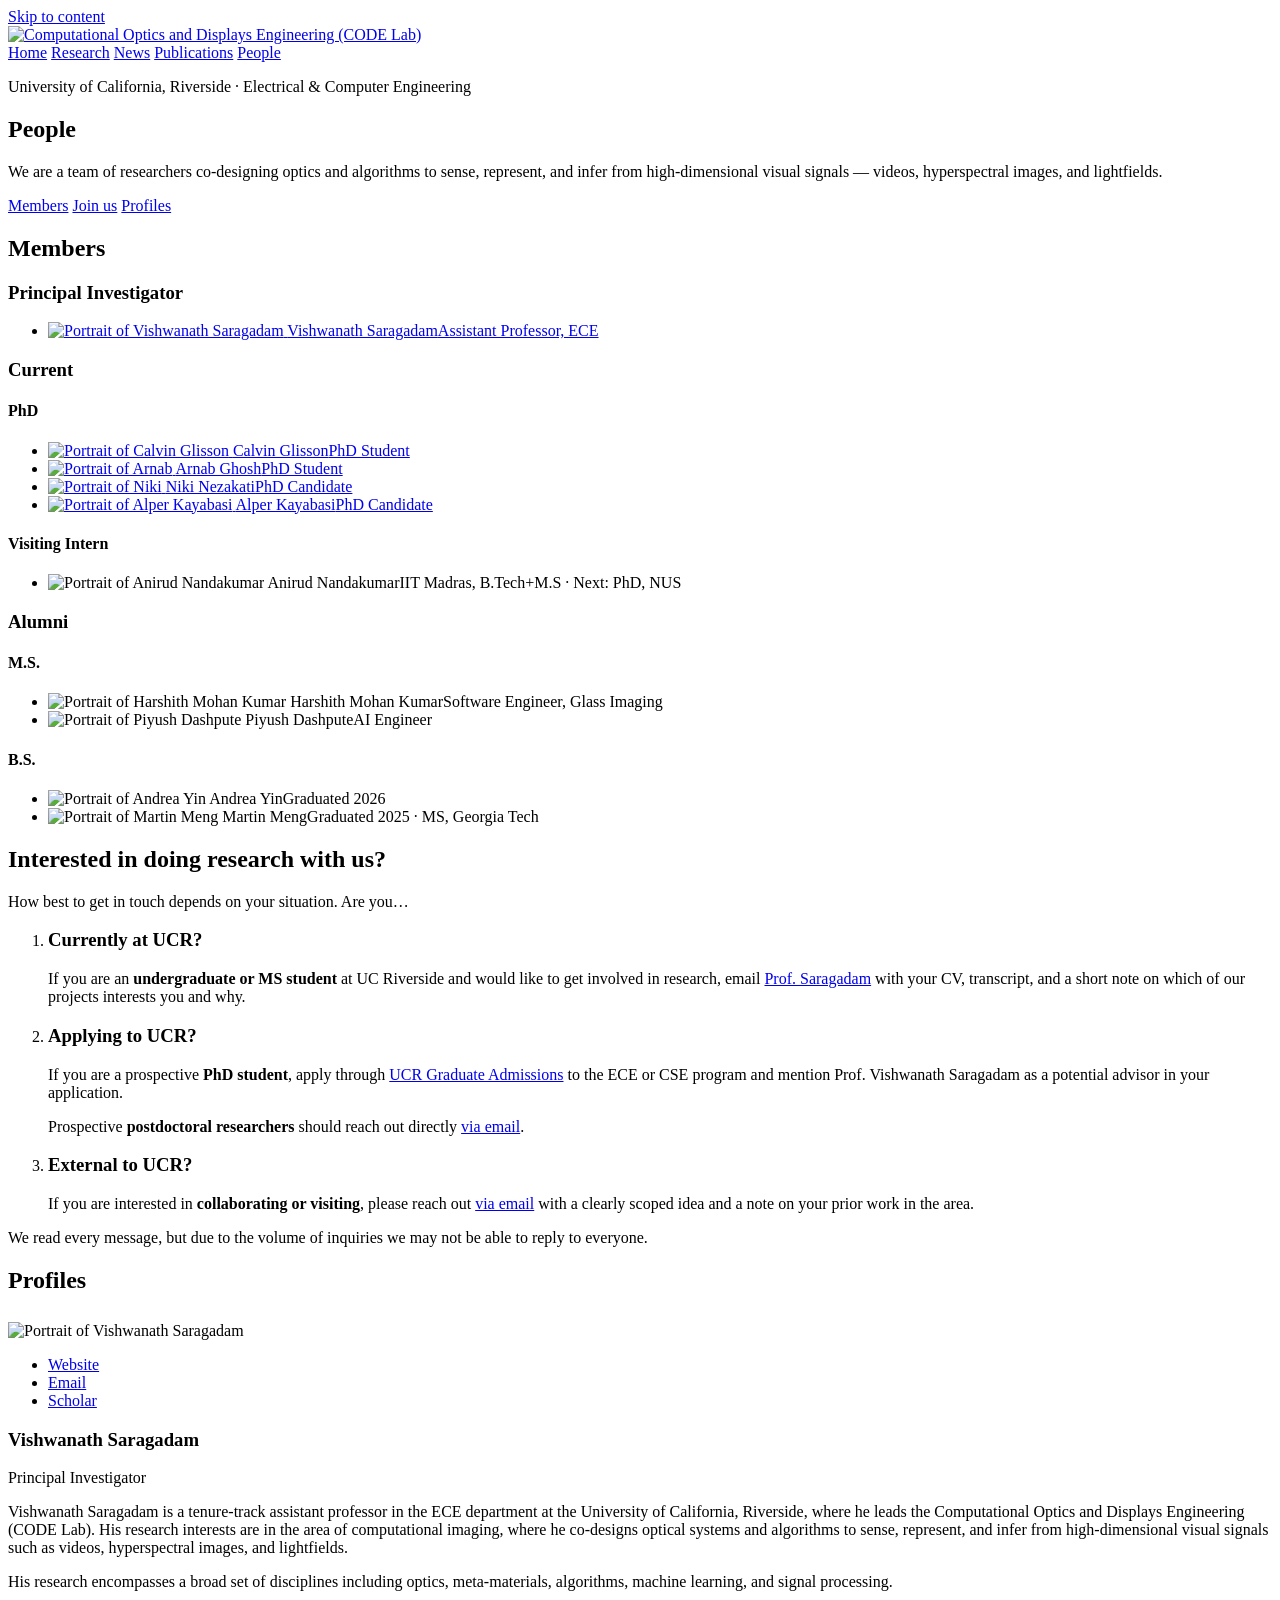
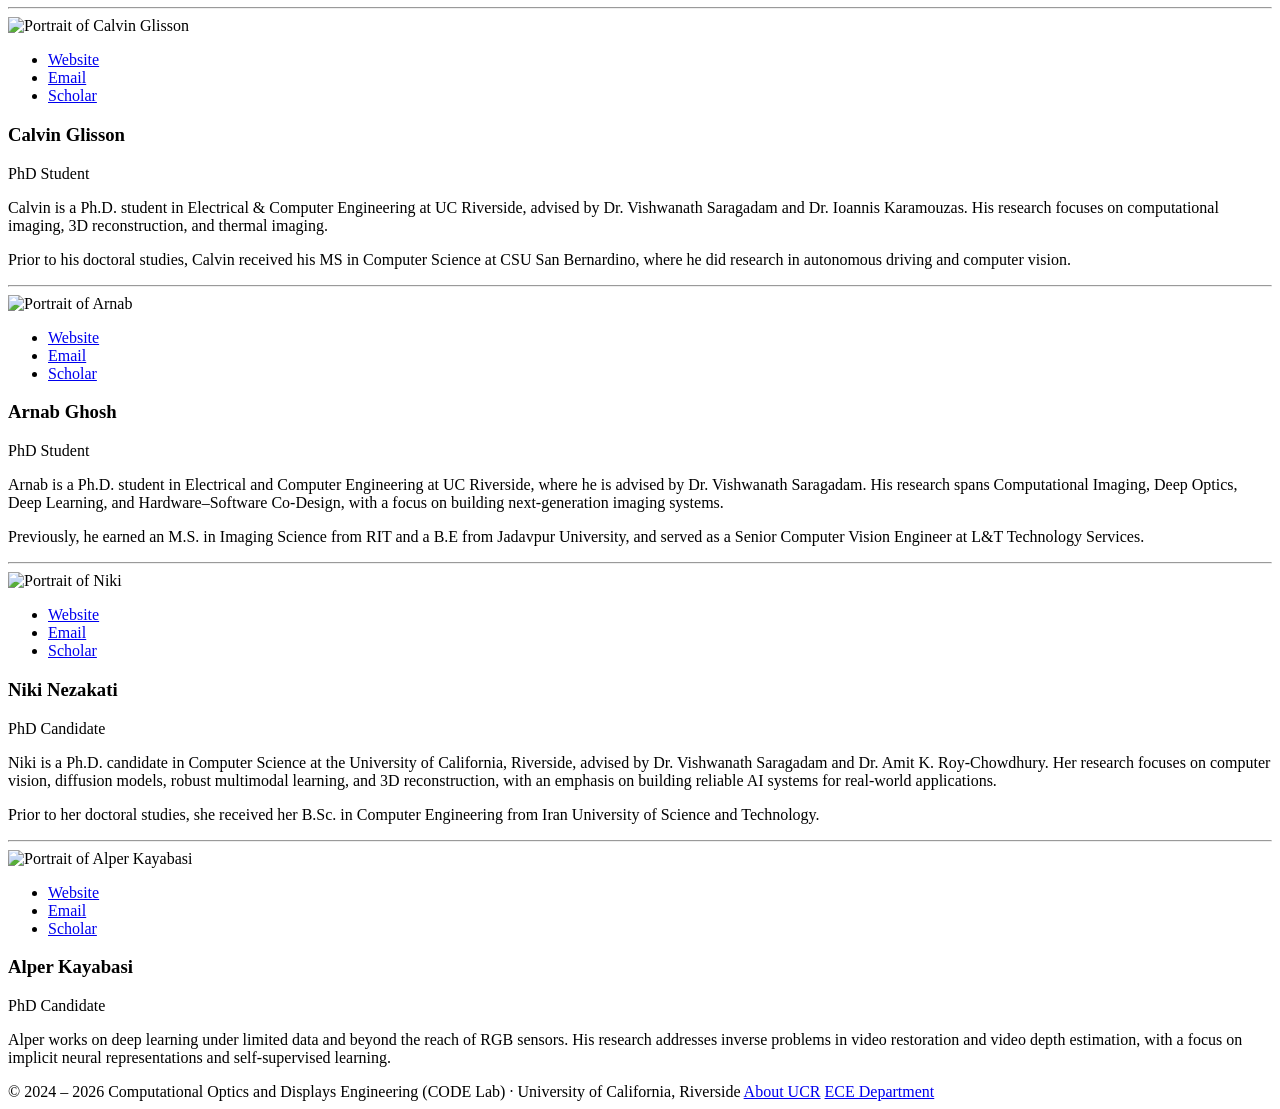
==== people.html @ 10077a98 "Add files via upload" ====
<!DOCTYPE html>
<html lang="en">
<head>
<meta charset="UTF-8">
<meta name="viewport" content="width=device-width, initial-scale=1.0">
<title>People – Computational Optics and Displays Engineering (CODE Lab)</title>
<meta name="description" content="The people of the Computational Optics and Displays Engineering (CODE Lab) at UC Riverside — co-designing optics and algorithms to sense, represent, and infer from high-dimensional visual signals.">
<link rel="canonical" href="https://ucr-code.github.io/people.html">
<meta name="theme-color" content="#ffffff">
<link rel="icon" type="image/svg+xml" href="images/favicon.svg">
<link rel="icon" type="image/png" sizes="32x32" href="images/favicon-32.png">
<link rel="apple-touch-icon" href="images/apple-touch-icon.png">
<!-- Open Graph / social cards -->
<meta property="og:type" content="website">
<meta property="og:site_name" content="CODE Lab — UC Riverside">
<meta property="og:title" content="People – Computational Optics and Displays Engineering (CODE Lab)">
<meta property="og:description" content="Meet the CODE Lab team at UC Riverside — researchers co-designing optics and algorithms to sense, represent, and infer from high-dimensional visual signals.">
<meta property="og:url" content="https://ucr-code.github.io/people.html">
<meta property="og:image" content="https://ucr-code.github.io/images/og-image.png">
<meta property="og:image:width" content="1200">
<meta property="og:image:height" content="630">
<meta property="og:image:alt" content="CODE Lab — Computational Optics and Displays Engineering, UC Riverside">
<meta name="twitter:card" content="summary_large_image">
<meta name="twitter:title" content="People – Computational Optics and Displays Engineering (CODE Lab)">
<meta name="twitter:description" content="Meet the CODE Lab team at UC Riverside — researchers co-designing optics and algorithms to sense, represent, and infer from high-dimensional visual signals.">
<meta name="twitter:image" content="https://ucr-code.github.io/images/og-image.png">
<link rel="preconnect" href="https://fonts.googleapis.com">
<link rel="preconnect" href="https://fonts.gstatic.com" crossorigin>
<link href="https://fonts.googleapis.com/css2?family=Space+Grotesk:wght@500;600;700&family=Public+Sans:ital,wght@0,400;0,500;0,600;1,400&display=swap" rel="stylesheet">
<script>document.documentElement.classList.add('js');</script>
<link rel="stylesheet" href="css/style.css">
</head>
<body>
<a class="skip" href="#main-content">Skip to content</a>

<header class="site-head">
  <div class="container">
    <a class="brand" href="index.html" aria-label="Computational Optics and Displays Engineering (CODE Lab) — Home">
      <img src="images/logo.svg" alt="Computational Optics and Displays Engineering (CODE Lab)" class="brand-logo">
    </a>
    <nav class="main-nav" aria-label="Site">
      <a href="index.html">Home</a>
      <a href="index.html#research">Research</a>
      <a href="index.html#news">News</a>
      <a href="publications.html">Publications</a>
      <a href="people.html" class="active" aria-current="page">People</a>
    </nav>
  </div>
</header>

<main id="main-content">

  <!-- ============ Hero ============ -->
  <section class="hero">
    <div class="container">
      <p class="eyebrow">University of California, Riverside · Electrical &amp; Computer Engineering</p>
      <h1>People</h1>
      <p class="lede">We are a team of researchers co-designing optics and algorithms to sense, represent, and infer from high-dimensional visual signals — videos, hyperspectral images, and lightfields.</p>
      <nav class="jump" aria-label="On this page">
        <a href="#members">Members</a>
        <a href="#join-us">Join us</a>
        <a href="#profiles">Profiles</a>
      </nav>
    </div>
  </section>

  <!-- ============ Overview grid ============ -->
  <section class="section" id="members">
    <div class="container">
      <h2 class="section-head reveal">Members</h2>

      <h3 class="member-role reveal">Principal Investigator</h3>
      <ul class="people-grid solo">
        <li class="reveal" style="--i:0"><a class="person-card" href="#vishwanath">
          <span class="shot"><img src="images/vishwanath.jpg" alt="Portrait of Vishwanath Saragadam"></span>
          <span class="p-meta"><span class="p-name">Vishwanath Saragadam</span><span class="p-role">Assistant Professor, ECE</span></span>
        </a></li>
      </ul>

      <h3 class="member-group reveal">Current</h3>
      <h4 class="member-role reveal">PhD</h4>
      <ul class="people-grid">
        <li class="reveal" style="--i:0"><a class="person-card" href="#calvin">
          <span class="shot"><img src="images/calvin.jpg" alt="Portrait of Calvin Glisson"></span>
          <span class="p-meta"><span class="p-name">Calvin Glisson</span><span class="p-role">PhD Student</span></span>
        </a></li>
        <li class="reveal" style="--i:1"><a class="person-card" href="#arnab">
          <span class="shot"><img src="images/arnab.jpg" alt="Portrait of Arnab"></span>
          <span class="p-meta"><span class="p-name">Arnab Ghosh</span><span class="p-role">PhD Student</span></span>
        </a></li>
        <li class="reveal" style="--i:2"><a class="person-card" href="#niki">
          <span class="shot"><img src="images/niki.jpg" alt="Portrait of Niki"></span>
          <span class="p-meta"><span class="p-name">Niki Nezakati</span><span class="p-role">PhD Candidate</span></span>
        </a></li>
        <li class="reveal" style="--i:3"><a class="person-card" href="#alper">
          <span class="shot"><img src="images/alper.jpg" alt="Portrait of Alper Kayabasi"></span>
          <span class="p-meta"><span class="p-name">Alper Kayabasi</span><span class="p-role">PhD Candidate</span></span>
        </a></li>
      </ul>

      <h4 class="member-role reveal">Visiting Intern</h4>
      <ul class="people-grid">
        <li class="reveal" style="--i:0"><div class="person-card">
          <span class="shot"><img src="images/placeholder-person.svg" alt="Portrait of Anirud Nandakumar"></span>
          <span class="p-meta"><span class="p-name">Anirud Nandakumar</span><span class="p-role">IIT Madras, B.Tech+M.S · Next: PhD, NUS</span></span>
        </div></li>
      </ul>

      <h3 class="member-group reveal">Alumni</h3>
      <h4 class="member-role reveal">M.S.</h4>
      <ul class="people-grid">
        <li class="reveal" style="--i:0"><div class="person-card">
          <span class="shot"><img src="images/placeholder-person.svg" alt="Portrait of Harshith Mohan Kumar"></span>
          <span class="p-meta"><span class="p-name">Harshith Mohan Kumar</span><span class="p-role">Software Engineer, Glass Imaging</span></span>
        </div></li>
        <li class="reveal" style="--i:1"><div class="person-card">
          <span class="shot"><img src="images/placeholder-person.svg" alt="Portrait of Piyush Dashpute"></span>
          <span class="p-meta"><span class="p-name">Piyush Dashpute</span><span class="p-role">AI Engineer</span></span>
        </div></li>
      </ul>

      <h4 class="member-role reveal">B.S.</h4>
      <ul class="people-grid">
        <li class="reveal" style="--i:0"><div class="person-card">
          <span class="shot"><img src="images/placeholder-person.svg" alt="Portrait of Andrea Yin"></span>
          <span class="p-meta"><span class="p-name">Andrea Yin</span><span class="p-role">Graduated 2026</span></span>
        </div></li>
        <li class="reveal" style="--i:1"><div class="person-card">
          <span class="shot"><img src="images/placeholder-person.svg" alt="Portrait of Martin Meng"></span>
          <span class="p-meta"><span class="p-name">Martin Meng</span><span class="p-role">Graduated 2025 · MS, Georgia Tech</span></span>
        </div></li>
      </ul>
    </div>
  </section>

  <!-- ============ Join us ============ -->
  <section class="section join" id="join-us">
    <div class="container">
      <h2>Interested in doing research with us?</h2>
      <p>How best to get in touch depends on your situation. Are you…</p>
      <ol class="join-list">
        <li>
          <h3>Currently at UCR?</h3>
          <p>If you are an <strong>undergraduate or MS student</strong> at UC Riverside and would like to get involved in research, email <a href="mailto:vishwanath.saragadam@ucr.edu">Prof.&nbsp;Saragadam</a> with your CV, transcript, and a short note on which of our projects interests you and why.</p>
        </li>
        <li>
          <h3>Applying to UCR?</h3>
          <p>If you are a prospective <strong>PhD student</strong>, apply through <a href="https://graduate.ucr.edu/admissions" target="_blank" rel="noopener">UCR Graduate Admissions</a> to the ECE or CSE program and mention Prof.&nbsp;Vishwanath Saragadam as a potential advisor in your application.</p>
          <p>Prospective <strong>postdoctoral researchers</strong> should reach out directly <a href="mailto:vishwanath.saragadam@ucr.edu">via email</a>.</p>
        </li>
        <li>
          <h3>External to UCR?</h3>
          <p>If you are interested in <strong>collaborating or visiting</strong>, please reach out <a href="mailto:vishwanath.saragadam@ucr.edu">via email</a> with a clearly scoped idea and a note on your prior work in the area.</p>
        </li>
      </ol>
      <p class="join-note">We read every message, but due to the volume of inquiries we may not be able to reply to everyone.</p>
    </div>
  </section>

  <!-- ============ Profiles ============ -->
  <section class="section" id="profiles">
    <div class="container">
      <h2 class="section-head reveal">Profiles</h2>

      <!-- ===== PERSON: VISHWANATH SARAGADAM ===== -->
      <article class="profile reveal" style="padding-top:8px">
        <div class="profile-media">
          <span class="shot"><img src="images/vishwanath.jpg" alt="Portrait of Vishwanath Saragadam"></span>
          <ul class="links">
            <li><a href="https://vishwa91.github.io/" target="_blank" rel="noopener">Website</a></li>
            <li><a href="mailto:vishwanath.saragadam@ucr.edu">Email</a></li>
            <li><a href="https://scholar.google.com/citations?user=u-xGD2AAAAAJ" target="_blank" rel="noopener">Scholar</a></li>
          </ul>
        </div>
        <div class="profile-body">
          <h3 id="vishwanath">Vishwanath Saragadam</h3>
          <span class="role-tag">Principal Investigator</span>
          <p>Vishwanath Saragadam is a tenure-track assistant professor in the ECE department at the University of California, Riverside, where he leads the Computational Optics and Displays Engineering (CODE Lab). His research interests are in the area of computational imaging, where he co-designs optical systems and algorithms to sense, represent, and infer from high-dimensional visual signals such as videos, hyperspectral images, and lightfields.</p>
          <p>His research encompasses a broad set of disciplines including optics, meta-materials, algorithms, machine learning, and signal processing.</p>
        </div>
      </article>
      <hr class="spectrum">

      <!-- ===== PERSON: CALVIN ===== -->
      <article class="profile reveal">
        <div class="profile-media">
          <span class="shot"><img src="images/calvin.jpg" alt="Portrait of Calvin Glisson"></span>
          <ul class="links">
            <li><a href="#" class="todo">Website</a></li><!-- TODO: add link -->
            <li><a href="#" class="todo">Email</a></li><!-- TODO: add link -->
            <li><a href="#" class="todo">Scholar</a></li><!-- TODO: add link -->
          </ul>
        </div>
        <div class="profile-body">
          <h3 id="calvin">Calvin Glisson</h3>
          <span class="role-tag">PhD Student</span>
          <p>Calvin is a Ph.D. student in Electrical &amp; Computer Engineering at UC Riverside, advised by Dr.&nbsp;Vishwanath Saragadam and Dr.&nbsp;Ioannis Karamouzas. His research focuses on computational imaging, 3D reconstruction, and thermal imaging.</p>
          <p>Prior to his doctoral studies, Calvin received his MS in Computer Science at CSU San Bernardino, where he did research in autonomous driving and computer vision.</p>
        </div>
      </article>
      <hr class="spectrum">

      <!-- ===== PERSON: ARNAB ===== -->
      <article class="profile reveal">
        <div class="profile-media">
          <span class="shot"><img src="images/arnab.jpg" alt="Portrait of Arnab"></span>
          <ul class="links">
            <li><a href="#" class="todo">Website</a></li><!-- TODO: add link -->
            <li><a href="#" class="todo">Email</a></li><!-- TODO: add link -->
            <li><a href="https://scholar.google.com/citations?user=zqR-GtcAAAAJ" target="_blank" rel="noopener">Scholar</a></li>
          </ul>
        </div>
        <div class="profile-body">
          <h3 id="arnab">Arnab Ghosh</h3>
          <span class="role-tag">PhD Student</span>
          <p>Arnab is a Ph.D. student in Electrical and Computer Engineering at UC Riverside, where he is advised by Dr.&nbsp;Vishwanath Saragadam. His research spans Computational Imaging, Deep Optics, Deep Learning, and Hardware–Software Co-Design, with a focus on building next-generation imaging systems.</p>
          <p>Previously, he earned an M.S. in Imaging Science from RIT and a B.E from Jadavpur University, and served as a Senior Computer Vision Engineer at L&amp;T Technology Services.</p>
        </div>
      </article>
      <hr class="spectrum">

      <!-- ===== PERSON: NIKI ===== -->
      <article class="profile reveal">
        <div class="profile-media">
          <span class="shot"><img src="images/niki.jpg" alt="Portrait of Niki"></span>
          <ul class="links">
            <li><a href="#" class="todo">Website</a></li><!-- TODO: add link -->
            <li><a href="#" class="todo">Email</a></li><!-- TODO: add link -->
            <li><a href="#" class="todo">Scholar</a></li><!-- TODO: add link -->
          </ul>
        </div>
        <div class="profile-body">
          <h3 id="niki">Niki Nezakati</h3>
          <span class="role-tag">PhD Candidate</span>
          <p>Niki is a Ph.D. candidate in Computer Science at the University of California, Riverside, advised by Dr.&nbsp;Vishwanath Saragadam and Dr.&nbsp;Amit K. Roy-Chowdhury. Her research focuses on computer vision, diffusion models, robust multimodal learning, and 3D reconstruction, with an emphasis on building reliable AI systems for real-world applications.</p>
          <p>Prior to her doctoral studies, she received her B.Sc. in Computer Engineering from Iran University of Science and Technology.</p>
        </div>
      </article>
      <hr class="spectrum">

      <!-- ===== PERSON: ALPER KAYABASI ===== -->
      <article class="profile reveal">
        <div class="profile-media">
          <span class="shot"><img src="images/alper.jpg" alt="Portrait of Alper Kayabasi"></span>
          <ul class="links">
            <li><a href="https://alpoler.github.io/" target="_blank" rel="noopener">Website</a></li>
            <li><a href="#" class="todo">Email</a></li><!-- TODO: add link -->
            <li><a href="https://scholar.google.com/citations?user=zFYCmJEAAAAJ" target="_blank" rel="noopener">Scholar</a></li>
          </ul>
        </div>
        <div class="profile-body">
          <h3 id="alper">Alper Kayabasi</h3>
          <span class="role-tag">PhD Candidate</span>
          <p>Alper works on deep learning under limited data and beyond the reach of RGB sensors. His research addresses inverse problems in video restoration and video depth estimation, with a focus on implicit neural representations and self-supervised learning.</p>
        </div>
      </article>

    </div>
  </section>
</main>

<footer class="site-foot">
  <div class="container">
    <span>© 2024 – 2026 Computational Optics and Displays Engineering (CODE Lab) · University of California, Riverside</span>
    <span class="foot-links">
      <a href="https://www.ucr.edu" target="_blank" rel="noopener">About UCR</a>
      <a href="https://www.ece.ucr.edu" target="_blank" rel="noopener">ECE Department</a>
    </span>
  </div>
</footer>

<script src="js/main.js" defer></script>
</body>
</html>
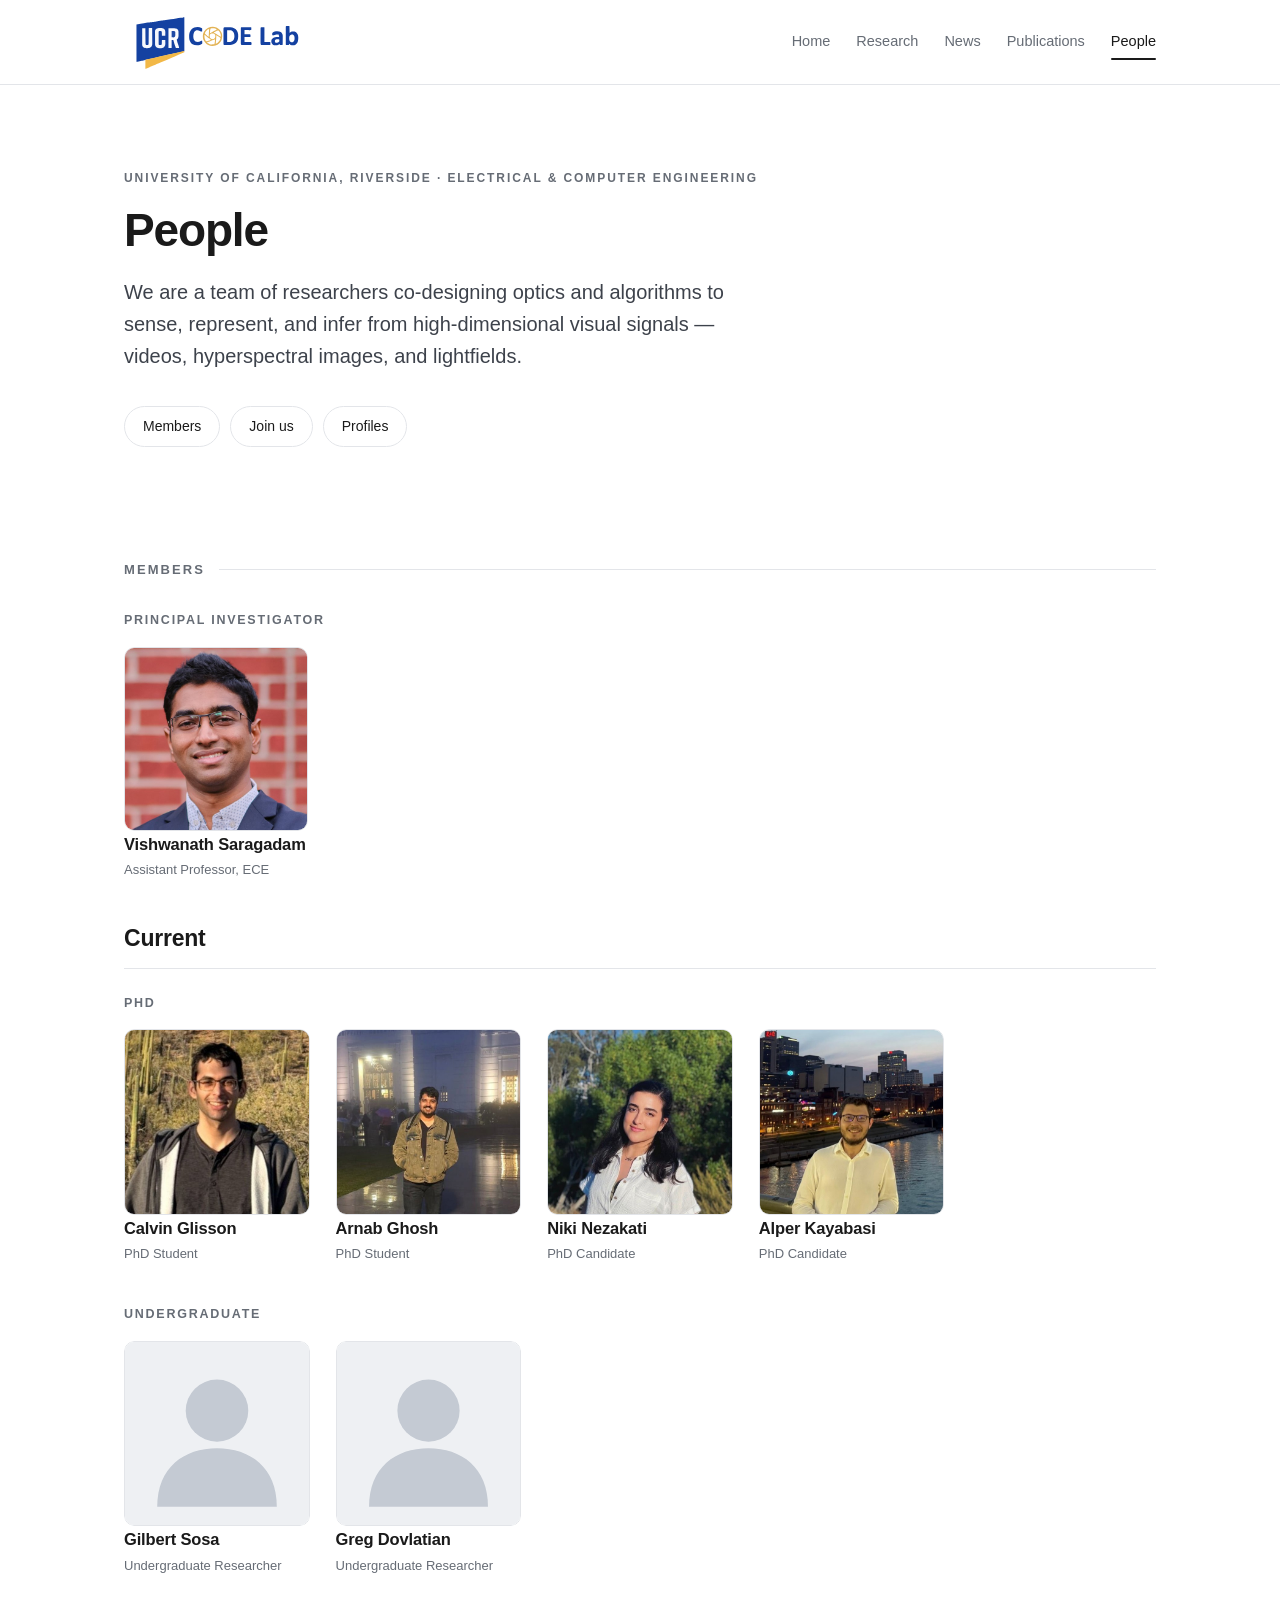
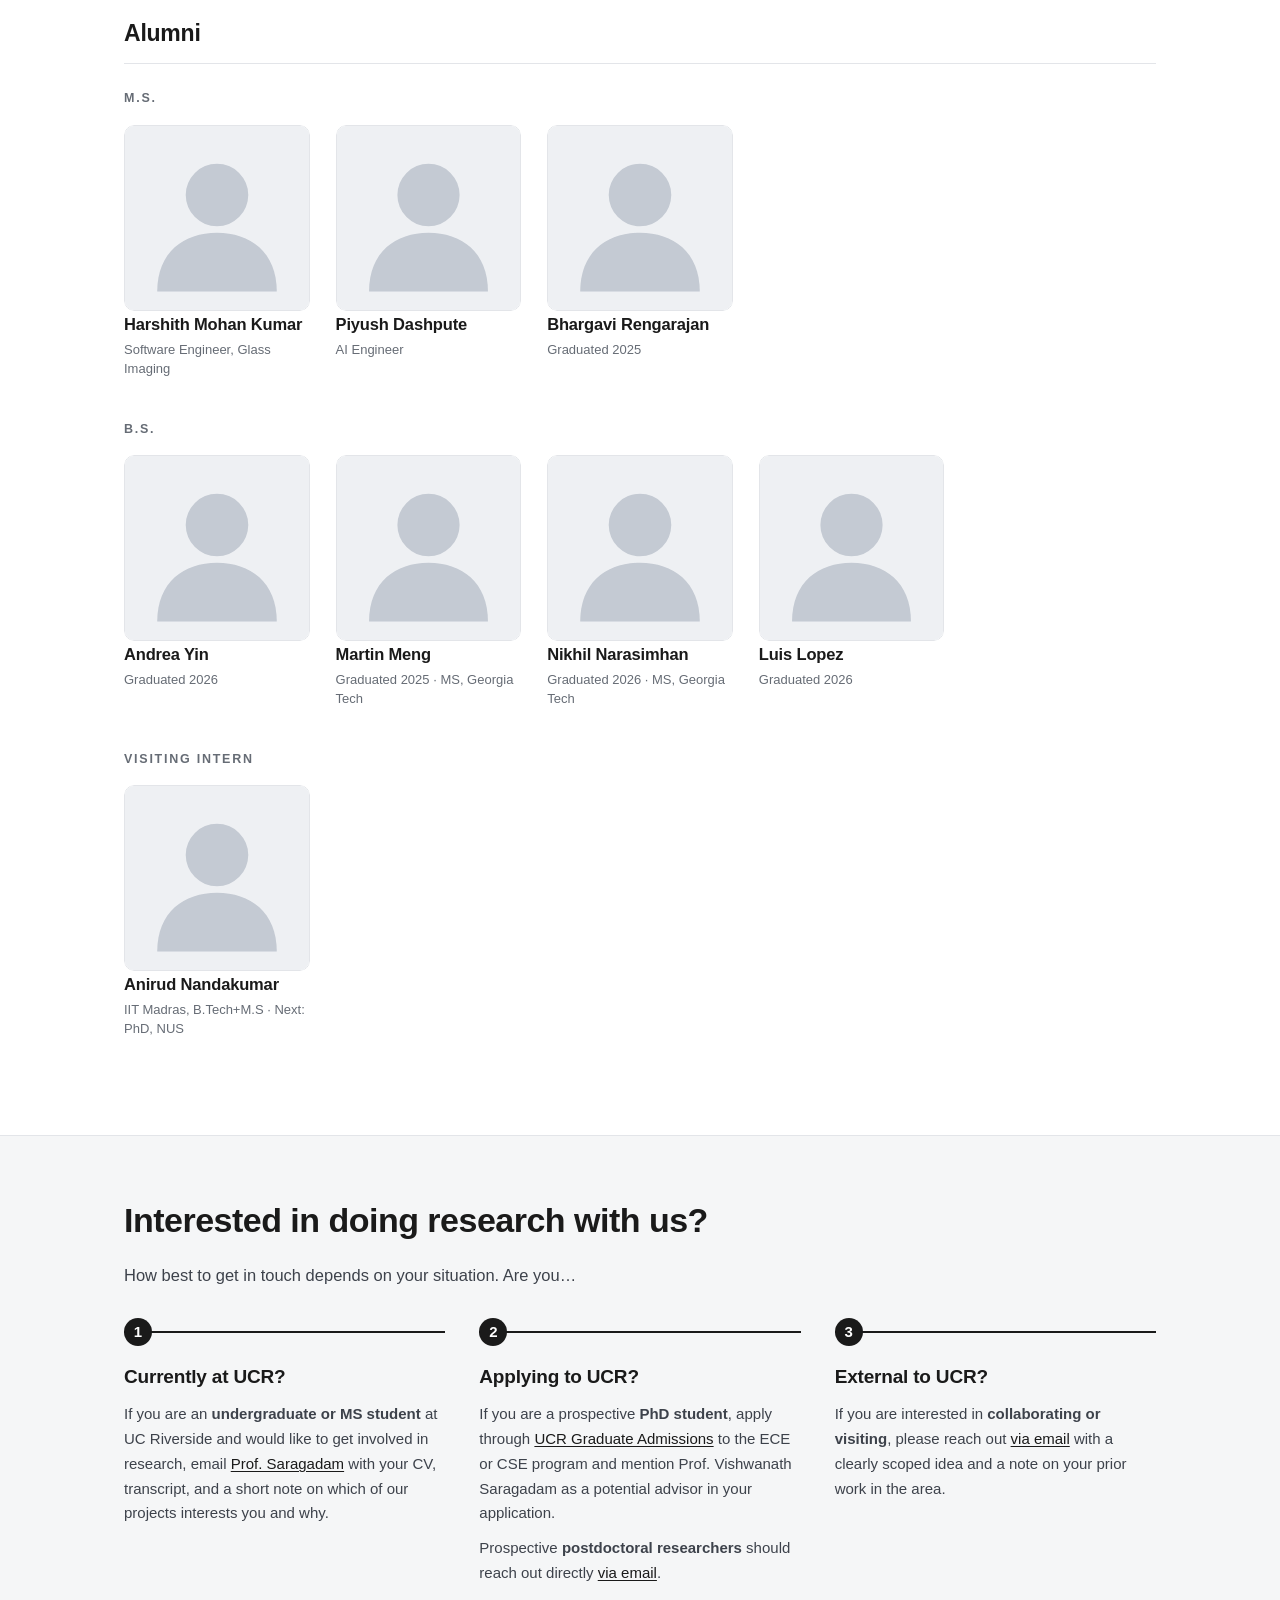
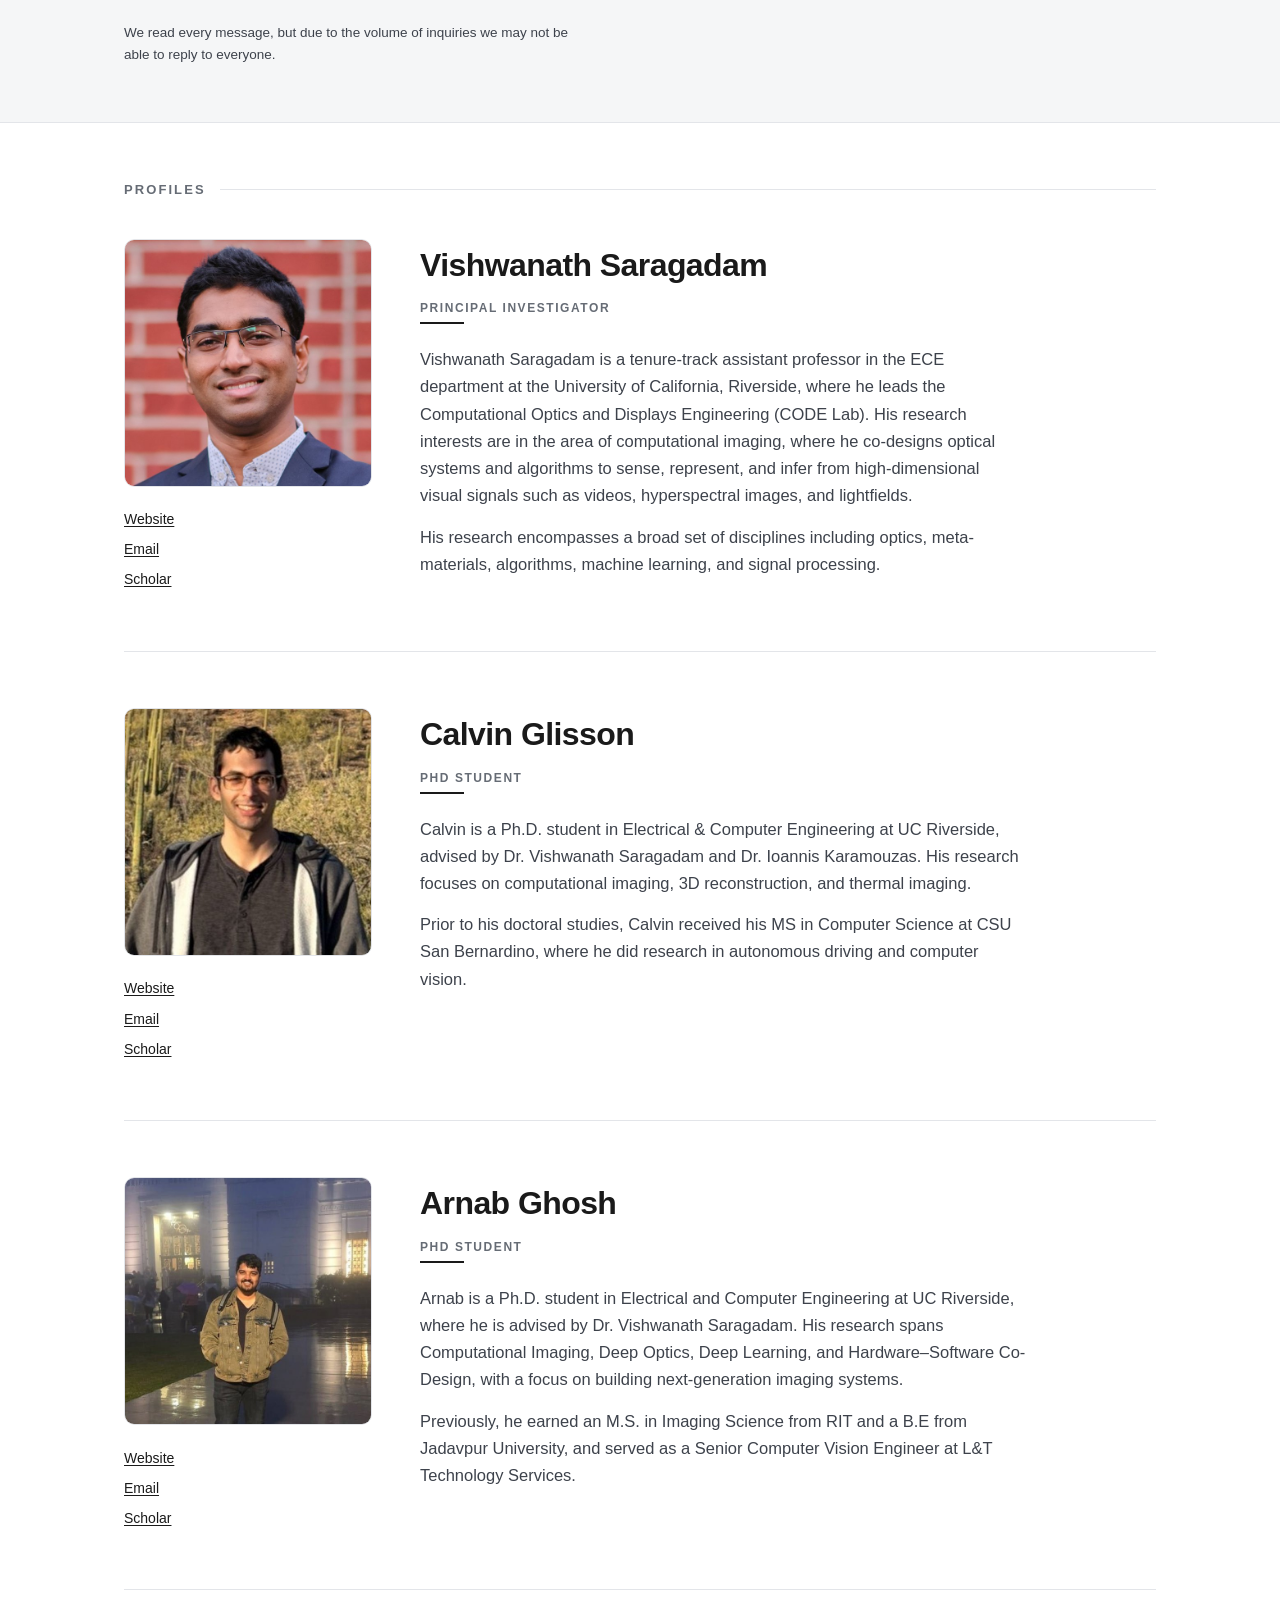
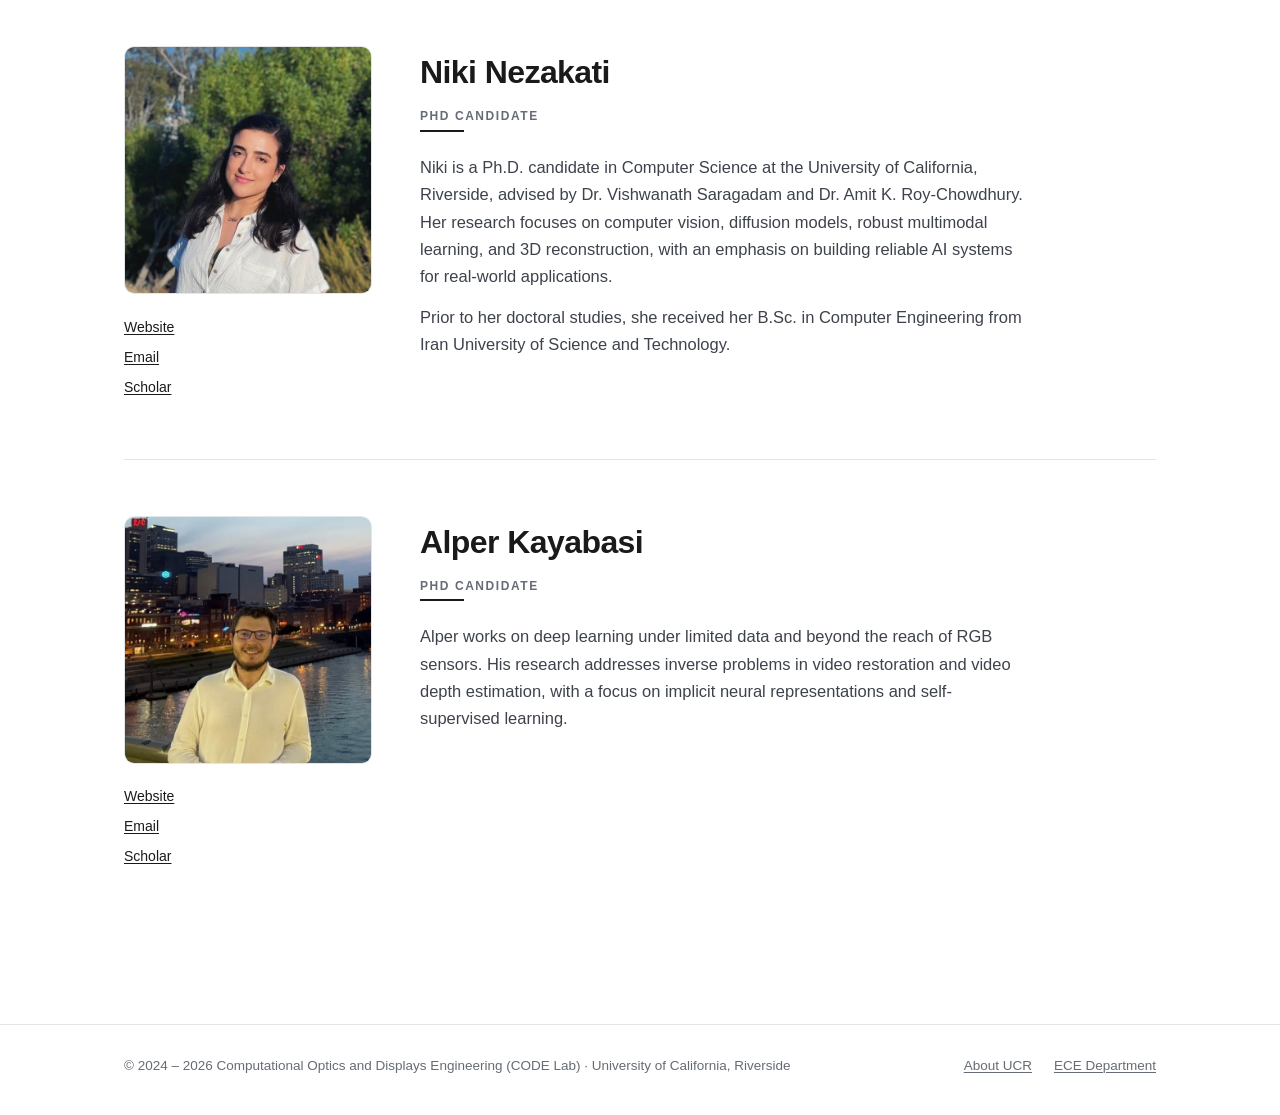
==== commit ae694695: "Cosmetic changes and updating paper list" ====
--- a/people.html
+++ b/people.html
@@ -98,11 +98,15 @@
         </a></li>
       </ul>
 
-      <h4 class="member-role reveal">Visiting Intern</h4>
-      <ul class="people-grid">
-        <li class="reveal" style="--i:0"><div class="person-card">
-          <span class="shot"><img src="images/placeholder-person.svg" alt="Portrait of Anirud Nandakumar"></span>
-          <span class="p-meta"><span class="p-name">Anirud Nandakumar</span><span class="p-role">IIT Madras, B.Tech+M.S · Next: PhD, NUS</span></span>
+      <h4 class="member-role reveal">Undergraduate</h4>
+      <ul class="people-grid">
+        <li class="reveal" style="--i:0"><div class="person-card">
+          <span class="shot"><img src="images/placeholder-person.svg" alt="Portrait of Gilbert Sosa"></span>
+          <span class="p-meta"><span class="p-name">Gilbert Sosa</span><span class="p-role">Undergraduate Researcher</span></span>
+        </div></li>
+        <li class="reveal" style="--i:1"><div class="person-card">
+          <span class="shot"><img src="images/placeholder-person.svg" alt="Portrait of Greg Dovlatian"></span>
+          <span class="p-meta"><span class="p-name">Greg Dovlatian</span><span class="p-role">Undergraduate Researcher</span></span>
         </div></li>
       </ul>
 
@@ -117,6 +121,10 @@
           <span class="shot"><img src="images/placeholder-person.svg" alt="Portrait of Piyush Dashpute"></span>
           <span class="p-meta"><span class="p-name">Piyush Dashpute</span><span class="p-role">AI Engineer</span></span>
         </div></li>
+        <li class="reveal" style="--i:2"><div class="person-card">
+          <span class="shot"><img src="images/placeholder-person.svg" alt="Portrait of Bhargavi Rengarajan"></span>
+          <span class="p-meta"><span class="p-name">Bhargavi Rengarajan</span><span class="p-role">Graduated 2025</span></span>
+        </div></li>
       </ul>
 
       <h4 class="member-role reveal">B.S.</h4>
@@ -128,6 +136,22 @@
         <li class="reveal" style="--i:1"><div class="person-card">
           <span class="shot"><img src="images/placeholder-person.svg" alt="Portrait of Martin Meng"></span>
           <span class="p-meta"><span class="p-name">Martin Meng</span><span class="p-role">Graduated 2025 · MS, Georgia Tech</span></span>
+        </div></li>
+        <li class="reveal" style="--i:2"><div class="person-card">
+          <span class="shot"><img src="images/placeholder-person.svg" alt="Portrait of Nikhil Narasimhan"></span>
+          <span class="p-meta"><span class="p-name">Nikhil Narasimhan</span><span class="p-role">Graduated 2026 · MS, Georgia Tech</span></span>
+        </div></li>
+        <li class="reveal" style="--i:3"><div class="person-card">
+          <span class="shot"><img src="images/placeholder-person.svg" alt="Portrait of Luis Lopez"></span>
+          <span class="p-meta"><span class="p-name">Luis Lopez</span><span class="p-role">Graduated 2026</span></span>
+        </div></li>
+      </ul>
+
+      <h4 class="member-role reveal">Visiting Intern</h4>
+      <ul class="people-grid">
+        <li class="reveal" style="--i:0"><div class="person-card">
+          <span class="shot"><img src="images/placeholder-person.svg" alt="Portrait of Anirud Nandakumar"></span>
+          <span class="p-meta"><span class="p-name">Anirud Nandakumar</span><span class="p-role">IIT Madras, B.Tech+M.S · Next: PhD, NUS</span></span>
         </div></li>
       </ul>
     </div>
--- a/css/style.css
+++ b/css/style.css
@@ -0,0 +1,205 @@
+:root{
+  --ink:#1a1a1a;           /* primary text */
+  --muted:#666c75;         /* secondary text */
+  --paper:#ffffff;         /* page background */
+  --surface:#f5f6f7;       /* raised panels */
+  --line:#e3e5e9;          /* borders / hairlines */
+  --accent:#1a1a1a;        /* links — monochrome, set apart by underline */
+  --body:#3d424b;          /* long-form body copy */
+  --radius:10px;
+  --maxw:1080px;
+}
+*{box-sizing:border-box;margin:0;padding:0}
+html{scroll-behavior:smooth}
+body{
+  font-family:"Public Sans",-apple-system,BlinkMacSystemFont,"Segoe UI",sans-serif;
+  font-size:16.5px;line-height:1.65;
+  color:var(--ink);background:var(--paper);
+  -webkit-font-smoothing:antialiased;
+}
+h1,h2,h3,.brand,.p-name{font-family:"Space Grotesk","Public Sans",sans-serif}
+a{color:var(--accent);text-decoration:underline;text-underline-offset:2px;text-decoration-thickness:1px}
+a:hover{text-decoration-thickness:2px}
+a:focus-visible{outline:2px solid var(--accent);outline-offset:3px;border-radius:2px}
+img{display:block;max-width:100%}
+
+/* Monochrome text selection */
+::selection{background:var(--ink);color:#fff;text-shadow:none}
+::-moz-selection{background:var(--ink);color:#fff;text-shadow:none}
+
+.container{max-width:var(--maxw);margin:0 auto;padding:0 24px}
+.skip{position:absolute;left:-9999px;top:0;background:var(--ink);color:#fff;font-weight:600;padding:10px 16px;z-index:50}
+.skip:focus{left:12px;top:12px}
+
+/* ---------- Header ---------- */
+.site-head{border-bottom:1px solid var(--line);background:rgba(255,255,255,.85);backdrop-filter:blur(8px);position:sticky;top:0;z-index:20;transition:box-shadow .3s ease}
+.site-head.scrolled{box-shadow:0 2px 14px rgba(0,0,0,.08)}
+.site-head .container{display:flex;align-items:center;justify-content:space-between;gap:20px;height:84px;transition:height .3s ease}
+.site-head.scrolled .container{height:84px}
+.brand{display:inline-flex;align-items:center;color:var(--ink);padding:6px 4px}
+.brand:hover{text-decoration:none}
+.brand svg{flex:none}
+.brand-logo{height:62px;width:auto;display:block;transition:height .3s ease}
+.site-head.scrolled .brand-logo{height:62px}
+@media (max-width:760px){.brand-logo{height:48px}.site-head.scrolled .brand-logo{height:48px}}
+.main-nav{display:flex;gap:26px;flex-wrap:wrap}
+.main-nav a{color:var(--muted);font-size:14.5px;font-weight:500;padding:4px 0;position:relative;text-decoration:none}
+.main-nav a:hover{color:var(--ink);text-decoration:none}
+.main-nav a.active{color:var(--ink)}
+.main-nav a.active::after{content:"";position:absolute;left:0;right:0;bottom:-2px;height:2px;background:var(--ink);border-radius:2px}
+
+/* ---------- Hero ---------- */
+.hero{padding:84px 0 56px}
+.eyebrow{font-size:12px;font-weight:600;letter-spacing:.16em;text-transform:uppercase;color:var(--muted);margin-bottom:18px}
+.hero h1{font-size:clamp(28px,4.2vw,46px);font-weight:600;letter-spacing:-.025em;line-height:1.02;margin-bottom:22px;color:var(--ink)}
+.lede{font-size:20px;line-height:1.6;color:var(--body);max-width:58ch}
+.jump{display:flex;gap:10px;flex-wrap:wrap;margin-top:34px}
+.jump a{font-size:14px;font-weight:500;color:var(--ink);border:1px solid var(--line);border-radius:999px;padding:8px 18px;text-decoration:none;transition:border-color .25s,color .25s}
+.jump a:hover{border-color:var(--ink);color:var(--ink);text-decoration:none}
+
+/* ---------- Section scaffolding ---------- */
+.section{padding:56px 0}
+.section-head{font-size:13px;font-weight:600;letter-spacing:.16em;text-transform:uppercase;color:var(--muted);margin-bottom:30px;display:flex;align-items:center;gap:14px}
+.section-head::after{content:"";flex:1;height:1px;background:var(--line)}
+hr.spectrum{border:0;height:1px;background:var(--line);margin:0}
+
+/* ---------- Research topic chips ---------- */
+.chips-intro{font-size:12.5px;font-weight:600;letter-spacing:.14em;text-transform:uppercase;color:var(--muted);margin:30px 0 16px}
+.chips-hint{font-weight:500;letter-spacing:.04em;text-transform:none;color:var(--muted);opacity:.7}
+.chips{display:flex;flex-wrap:wrap;gap:10px}
+.chip{display:inline-flex;align-items:center;font-size:13.5px;font-weight:500;color:#333;background:var(--surface);border:1px solid var(--line);border-radius:999px;padding:7px 15px;transition:border-color .25s,color .25s,background .25s}
+.chip:hover{border-color:var(--ink);color:var(--ink);background:#ececee}
+
+/* ---------- Focus-area flip cards ---------- */
+.flip-cards{display:grid;grid-template-columns:repeat(auto-fill,minmax(200px,1fr));gap:14px}
+.flip-card{position:relative;height:108px;padding:0;border:0;background:none;cursor:pointer;perspective:1000px;font:inherit;text-align:left;-webkit-tap-highlight-color:transparent}
+.flip-card-inner{position:absolute;inset:0;transition:transform .55s cubic-bezier(.4,.18,.2,1);transform-style:preserve-3d}
+.flip-card:hover .flip-card-inner,
+.flip-card:focus-visible .flip-card-inner,
+.flip-card.is-flipped .flip-card-inner{transform:rotateY(180deg)}
+.flip-card:focus-visible{outline:none}
+.flip-card:focus-visible .flip-front,
+.flip-card:focus-visible .flip-back{outline:2px solid var(--ink);outline-offset:2px}
+.flip-face{position:absolute;inset:0;display:flex;border-radius:var(--radius);border:1px solid var(--line);padding:14px 16px;backface-visibility:hidden;-webkit-backface-visibility:hidden;overflow:hidden}
+.flip-front{align-items:center;justify-content:center;text-align:center;font-family:"Space Grotesk","Public Sans",sans-serif;font-size:15px;font-weight:600;color:var(--ink);background:var(--surface)}
+.flip-back{align-items:center;transform:rotateY(180deg);font-size:12.8px;line-height:1.45;color:#e9eaed;background:var(--ink)}
+@media (max-width:520px){.flip-cards{grid-template-columns:repeat(auto-fill,minmax(150px,1fr))}.flip-card{height:124px}}
+@media (prefers-reduced-motion:reduce){.flip-card-inner{transition:none}}
+
+/* ---------- Overview grid ---------- */
+.people-grid{list-style:none;display:grid;grid-template-columns:repeat(auto-fill,minmax(168px,1fr));gap:30px 26px}
+.person-card{display:block;color:var(--ink);text-decoration:none}
+.person-card:hover{text-decoration:none}
+.person-card img{width:100%;aspect-ratio:1/1;object-fit:cover;border-radius:var(--radius);border:1px solid var(--line);transition:transform .35s}
+
+/* ---------- Portraits ---------- */
+.shot{position:relative;display:block;overflow:hidden;border-radius:var(--radius);transition:transform .35s cubic-bezier(.22,.61,.36,1)}
+.shot img{display:block;width:100%}
+.person-card:hover .shot{transform:translateY(-2px)}
+.p-name{display:inline;font-size:16.5px;font-weight:600;letter-spacing:-.01em;color:var(--ink)}
+.p-meta{margin-top:12px;line-height:1.45}
+.p-role{display:block;font-size:13px;color:var(--muted);margin-top:3px}
+.member-group{font-family:"Space Grotesk","Public Sans",sans-serif;font-size:23px;font-weight:600;letter-spacing:-.01em;color:var(--ink);margin:8px 0 24px;padding-bottom:10px;border-bottom:1px solid var(--line)}
+.member-role{font-size:12.5px;font-weight:600;letter-spacing:.14em;text-transform:uppercase;color:var(--muted);margin:0 0 16px}
+.member-role + .people-grid{margin-bottom:40px}
+.people-grid.solo{grid-template-columns:184px}
+
+/* ---------- Join us ---------- */
+.join{background:var(--surface);border-top:1px solid var(--line);border-bottom:1px solid var(--line)}
+.join h2{font-size:clamp(26px,3.4vw,34px);font-weight:600;letter-spacing:-.015em;margin-bottom:14px}
+.join > .container > p{max-width:62ch;color:var(--body)}
+.join-list{list-style:none;counter-reset:join;display:grid;grid-template-columns:repeat(auto-fit,minmax(260px,1fr));gap:34px;margin-top:42px}
+.join-list li{counter-increment:join;border-top:2px solid var(--ink);padding-top:18px;position:relative}
+.join-list li::before{content:counter(join);font-family:"Space Grotesk",sans-serif;font-weight:600;font-size:15px;color:var(--paper);background:var(--ink);width:28px;height:28px;border-radius:50%;display:flex;align-items:center;justify-content:center;position:absolute;top:-15px;left:0}
+.join-list h3{font-size:19px;font-weight:600;letter-spacing:-.01em;margin:10px 0 10px}
+.join-list p{font-size:15px;color:var(--body)}
+.join-list p + p{margin-top:10px}
+.join-note{font-size:13.5px;color:var(--muted);margin-top:36px;max-width:70ch}
+
+/* ---------- Profiles ---------- */
+.profile{display:grid;grid-template-columns:248px 1fr;gap:48px;padding:56px 0;align-items:start}
+.profile-media img{width:100%;aspect-ratio:1/1;object-fit:cover;border-radius:var(--radius);border:1px solid var(--line)}
+.links{list-style:none;margin-top:18px}
+.links a{display:inline-block;font-size:14px;font-weight:500;padding:3.5px 0;color:var(--ink)}
+.links a::after{content:"↗";font-size:11px;margin-left:5px;opacity:0;transition:opacity .2s}
+.links a:hover::after{opacity:.8}
+.profile-body h3{font-size:clamp(26px,3.2vw,32px);font-weight:600;letter-spacing:-.018em;scroll-margin-top:90px}
+.role-tag{display:inline-block;font-size:12px;font-weight:600;letter-spacing:.13em;text-transform:uppercase;color:var(--muted);margin:8px 0 22px;padding-bottom:5px;background-image:linear-gradient(var(--ink),var(--ink));background-repeat:no-repeat;background-position:0 100%;background-size:44px 2px}
+.profile-body p{max-width:66ch;color:var(--body)}
+.profile-body p + p{margin-top:14px}
+.todo{color:var(--muted)}
+
+/* ---------- Footer ---------- */
+.site-foot{border-top:1px solid var(--line);margin-top:40px}
+.site-foot .container{display:flex;justify-content:space-between;gap:18px;flex-wrap:wrap;padding-top:30px;padding-bottom:38px;font-size:13.5px;color:var(--muted)}
+.site-foot a{color:var(--muted)}
+.site-foot a:hover{color:var(--ink)}
+.foot-links{display:flex;gap:22px}
+
+@media (max-width:760px){
+  .hero{padding:56px 0 40px}
+  .profile{grid-template-columns:1fr;gap:26px;padding:44px 0}
+  .profile-media .shot{max-width:280px}
+  .site-head .container{height:auto;padding-top:12px;padding-bottom:12px;flex-wrap:wrap}
+}
+
+/* ---------- Publications ---------- */
+.pubs-wrap{padding-bottom:24px}
+.pub-note{font-size:14px;color:var(--muted);margin-top:14px}
+.year-block{margin-top:44px}
+.year-block:first-of-type{margin-top:8px}
+.pub{padding:28px 0;border-top:1px solid var(--line)}
+.year-block .pub:first-of-type{border-top:0;padding-top:18px}
+.pub-title{font-size:20px;font-weight:600;letter-spacing:-.012em;line-height:1.35}
+.pub-title a{color:var(--ink);text-decoration:none}
+.pub-title a:hover{text-decoration:underline;text-underline-offset:3px}
+.pub-authors{margin-top:9px;font-size:15px;color:var(--body);max-width:74ch}
+.lab-member{font-weight:600;text-decoration:underline;text-underline-offset:2px}
+.pub-meta{margin-top:12px;display:flex;align-items:center;gap:16px;flex-wrap:wrap}
+.venue{font-size:11.5px;font-weight:600;letter-spacing:.09em;text-transform:uppercase;border:1px solid var(--line);border-radius:999px;padding:3.5px 11px;color:var(--muted)}
+.venue.conf{border-color:#b9bcc2;background:#f0f1f3;color:var(--ink)}
+.pub-link{font-size:14px;font-weight:500}
+.pub-link::after{content:"↗";font-size:11px;margin-left:5px}
+.venue-full{font-size:13px;color:var(--muted)}
+
+/* ---------- News ---------- */
+.news-list{list-style:none}
+.news-item{display:grid;grid-template-columns:130px 1fr;gap:24px;padding:22px 0;border-top:1px solid var(--line)}
+.news-list .news-item:first-child{border-top:0;padding-top:6px}
+.news-date{font-size:12.5px;font-weight:600;letter-spacing:.08em;text-transform:uppercase;color:var(--muted);padding-top:3px}
+.news-text{color:var(--body);max-width:72ch}
+@media (max-width:560px){.news-item{grid-template-columns:1fr;gap:5px}}
+
+/* ---------- Home page — roomier sections ---------- */
+.home .hero{padding:108px 0 72px}
+.home .section{padding:80px 0}
+.home .section-head{font-size:14px;margin-bottom:36px}
+.home .hero h1{font-size:clamp(38px,6vw,64px)}
+.home .lede{font-size:21px}
+@media (max-width:760px){
+  .home .hero{padding:64px 0 44px}
+  .home .section{padding:56px 0}
+}
+
+/* ---------- Reveal-on-scroll (focus-pull) ---------- */
+.js .reveal{opacity:0;filter:blur(9px);transform:scale(1.015) translateY(10px);
+  transition:opacity .75s ease,filter .75s ease,transform .75s cubic-bezier(.22,.61,.36,1)}
+.js .reveal.is-in{opacity:1;filter:blur(0);transform:none}
+.js .reveal[style*="--i"]{transition-delay:calc(var(--i,0)*70ms)}
+
+/* Hero entrance — focus-in stagger on load */
+.hero .eyebrow,.hero .lede,.hero .jump{opacity:0;animation:focus-in .85s cubic-bezier(.22,.61,.36,1) forwards}
+.hero .eyebrow{animation-delay:.05s}
+.hero .lede{animation-delay:.30s}
+.hero .jump{animation-delay:.45s}
+.hero h1{opacity:0;animation:focus-in .85s cubic-bezier(.22,.61,.36,1) .15s forwards}
+/* CODE initials — larger, bolder drop-caps */
+.hero h1 .code{font-size:1.32em;font-weight:800;letter-spacing:-.02em;line-height:.9}
+@keyframes focus-in{from{opacity:0;filter:blur(12px);transform:translateY(8px)}to{opacity:1;filter:blur(0);transform:none}}
+
+@media (prefers-reduced-motion:reduce){
+  html{scroll-behavior:auto}
+  *,*::before,*::after{transition:none!important}
+  .js .reveal{opacity:1!important;filter:none!important;transform:none!important}
+  .hero .eyebrow,.hero h1,.hero .lede,.hero .jump{opacity:1!important;filter:none!important;animation:none!important}
+}
